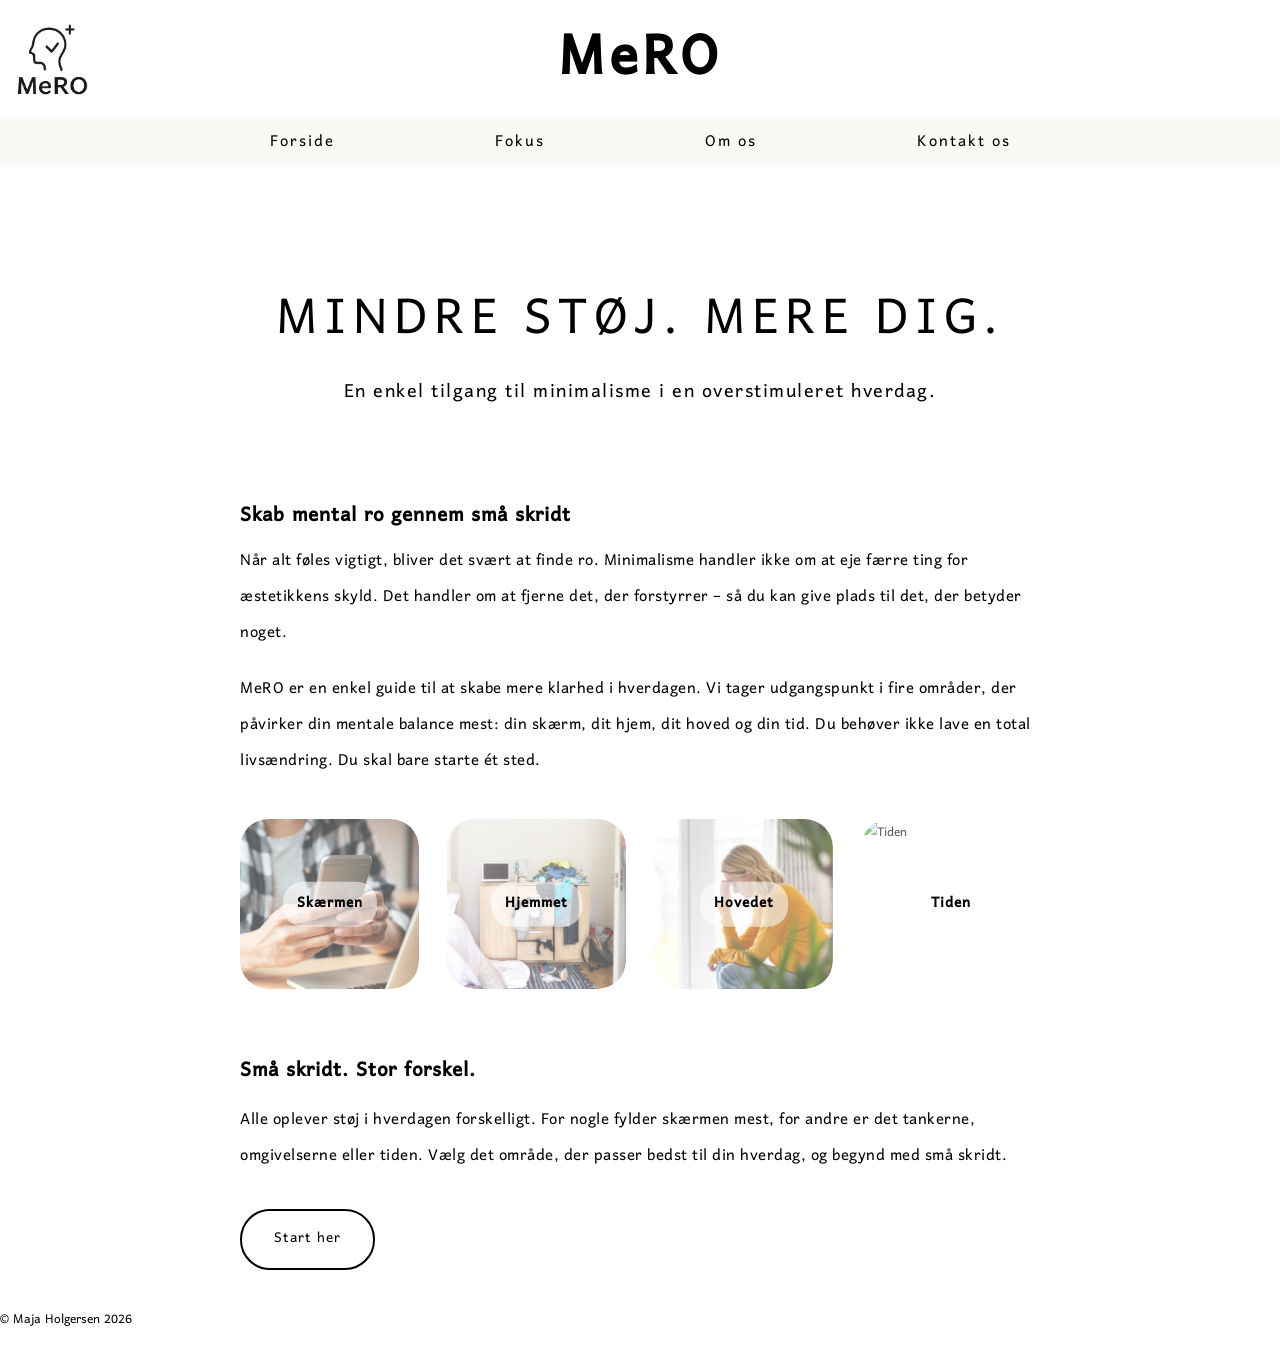
==== index.html @ cd42aef0 "Add files via upload" ====
<!doctype html>
<html lang="da">
  <head>
    <meta charset="UTF-8" />
    <meta name="viewport" content="width=device-width, initial-scale=1.0" />
    <title>MeRO – Mindre støj. Mere dig.</title>

    <link rel="stylesheet" href="Css/index.css" />
  </head>

  <body>
    <header class="site-header">
      <div class="site-name">
        <img src="Images/Logo.png" alt="MeRO logo" />
        <h1>MeRO</h1>
      </div>

      <nav class="menu">
        <a href="index.html">Forside</a>

        <div class="dropmenu">
          <a href="fokus.html" class="fokus_drop">Fokus</a>

          <div class="fokuslinks_dropdown">
            <a href="skaermen.html">Skærmen</a>
            <a href="hjemmet.html">Hjemmet</a>
            <a href="hovedet.html">Hovedet</a>
            <a href="tiden.html">Tiden</a>
          </div>
        </div>

        <a href="omos.html">Om os</a>
        <a href="kontaktos.html">Kontakt os</a>
      </nav>
    </header>

    <main>
      <section class="Hero">
        <h2>MINDRE STØJ. MERE DIG.</h2>

        <p>En enkel tilgang til minimalisme i en overstimuleret hverdag.</p>
      </section>

      <section class="Intro">
        <h3>Skab mental ro gennem små skridt</h3>

        <p>Når alt føles vigtigt, bliver det svært at finde ro. Minimalisme handler ikke om at eje færre ting for æstetikkens skyld. Det handler om at fjerne det, der forstyrrer – så du kan give plads til det, der betyder noget.</p>

        <p>
          MeRO er en enkel guide til at skabe mere klarhed i hverdagen. Vi tager udgangspunkt i fire områder, der påvirker din mentale balance mest: din skærm, dit hjem, dit hoved og din tid. Du behøver ikke lave en total livsændring. Du skal bare
          starte ét sted.
        </p>
      </section>

      <section class="Buttons">
        <a href="skaermen.html" class="Skærmen">
          <img src="Images/Skærmen.png" alt="Skærmen" />
          <span>Skærmen</span>
        </a>

        <a href="hjemmet.html" class="Hjemmet">
          <img src="Images/Hjemmet.png" alt="Hjemmet" />
          <span>Hjemmet</span>
        </a>

        <a href="hovedet.html" class="Hovedet">
          <img src="Images/Hovedet.png" alt="Hovedet" />
          <span>Hovedet</span>
        </a>

        <a href="tiden.html" class="Tiden">
          <img src="Images/Tiden.png" alt="Tiden" />
          <span>Tiden</span>
        </a>
      </section>

      <section class="forside_outro">
        <h3>Små skridt. Stor forskel.</h3>

        <p>Alle oplever støj i hverdagen forskelligt. For nogle fylder skærmen mest, for andre er det tankerne, omgivelserne eller tiden. Vælg det område, der passer bedst til din hverdag, og begynd med små skridt.</p>

        <div class="outrobutton">
          <a href="fokus.html">Start her</a>
        </div>
      </section>
    </main>

    <footer class="forside_footer">
      <p>© Maja Holgersen 2026</p>
    </footer>
  </body>
</html>
---- Css/index.css ----
@font-face {
  font-family: "Harmattan";
  src: url("../Fonts/Harmattan-Regular.ttf") format("truetype");
}

body {
  margin: 0;
  background-image: linear-gradient(rgba(255, 255, 255, 0.55), rgba(255, 255, 255, 0.55)), url("../Images/baggrund.png");
  background-size: cover;
  background-position: center;
  background-repeat: no-repeat;
  background-attachment: fixed;
  font-family: "Harmattan", serif;
}

.site-name {
  display: grid;
  grid-template-columns: 1fr auto 1fr;
  align-items: center;
}

.site-name h1 {
  margin: 0;
  text-align: center;
  font-size: 70px;
  letter-spacing: 5px;
}

.site-name img {
  width: 100px;
  justify-self: start;
}

.menu {
  background-color: #f9f9f6;
  padding: 6px;
  font-family: "Harmattan", serif;
  font-size: 20px;
  display: flex;
  justify-content: center;
  gap: 160px;
  letter-spacing: 2px;
}

.menu a,
.fokus_drop {
  text-decoration: none;
  color: black;
  display: block;
}

.dropmenu {
  position: relative;
}

.fokus_drop {
  cursor: pointer;
}

.fokuslinks_dropdown {
  display: none;
  position: absolute;
  top: 100%;
  left: 0;
  background-color: #f1f1f1;
  min-width: 180px;
  box-shadow: 0 8px 16px rgba(0, 0, 0, 0.2);
  z-index: 10;
}

.fokuslinks_dropdown a {
  padding: 12px 16px;
  text-align: left;
}

.fokuslinks_dropdown a:hover {
  background-color: #ddd;
}

.dropmenu:hover .fokuslinks_dropdown {
  display: block;
}

main {
  max-width: 800px;
  margin: 0 auto;
  padding: 20px;
  line-height: 1.8;
}

.Hero {
  text-align: center;
  max-width: 900px;
  margin: 60px auto 40px;
  padding: 40px 20px;
}

.Hero h2 {
  margin: 0 0 18px;
  font-size: 64px;
  font-weight: 400;
  letter-spacing: 6px;
  line-height: 1.1;
  white-space: nowrap;
}

.Hero p {
  margin: 0 auto;
  max-width: 760px;
  font-size: 24px;
  line-height: 1.7;
  letter-spacing: 1.5px;
}

.Intro h3 {
  margin-top: 5%;
  font-size: 25px;
  letter-spacing: 1px;
  margin-bottom: -2%;
  font-weight: bold;
}

.Intro p {
  font-size: 20px;
  letter-spacing: 0.5px;
}

.forside_outro h3 {
  margin-top: 7%;
  font-size: 25px;
  letter-spacing: 1px;
  margin-bottom: 1%;
}

.Buttons {
  display: grid;
  grid-template-columns: repeat(4, 1fr);
  gap: 28px;
  margin: 40px 0 60px;
}

.Buttons a {
  position: relative;
  display: block;
  text-decoration: none;
  color: black;
  overflow: hidden;
  border-radius: 28px;
}

.Buttons span {
  position: absolute;
  left: 50%;
  top: 50%;
  transform: translate(-50%, -50%);
  font-size: 18px;
  font-weight: 600;
  letter-spacing: 1px;
  z-index: 2;
  background-color: rgba(255, 255, 255, 0.55);
  padding: 6px 14px;
  border-radius: 20px;
  white-space: nowrap;
}

.Buttons img {
  width: 100%;
  height: 170px;
  object-fit: cover;
  border-radius: 28px;
  opacity: 0.65;
  display: block;
  transition: 0.3s ease;
}

.Buttons a:hover img {
  opacity: 0.85;
  transform: scale(1.03);
}

.Buttons a:hover span {
  background-color: rgba(255, 255, 255, 0.8);
}

.forside_outro p {
  font-size: 20px;
  margin: 0%;
  letter-spacing: 0.5px;
}

.outrobutton {
  text-align: center;
  margin-top: 35px;
  display: inline-block;
  padding: 12px 32px;
  font-size: 18px;
  letter-spacing: 2px;
  text-decoration: none;
  color: black;
  border: 2px solid black;
  border-radius: 30px;
  transition: all 0.3s ease;
}

.outrobutton a {
  position: relative;
  display: block;
  text-decoration: none;
  color: black;
  letter-spacing: 1px;
}

.outrobutton:hover {
  background-color: rgb(249, 248, 248);
  color: rgb(0, 0, 0);
  transform: translateY(-2px);
}

footer {
  font-family: "Harmattan", serif;
}

@media (max-width: 1024px) {
  .menu {
    gap: 60px;
  }

  .site-name h1 {
    font-size: 56px;
  }

  .Hero h2 {
    font-size: 48px;
  }

  .Buttons {
    grid-template-columns: repeat(2, 1fr);
  }
}

@media (max-width: 768px) {
  .menu {
    gap: 25px;
    font-size: 18px;
    flex-wrap: wrap;
    justify-content: center;
  }

  .site-name h1 {
    font-size: 42px;
  }

  .site-name img {
    width: 80px;
  }

  .Hero h2 {
    font-size: 34px;
    letter-spacing: 2px;
    white-space: normal;
  }

  .Hero p {
    font-size: 18px;
  }

  .Intro h3,
  .forside_outro h3 {
    font-size: 22px;
  }

  .Intro p,
  .forside_outro p {
    font-size: 18px;
  }

  .Buttons {
    grid-template-columns: 1fr 1fr;
    gap: 18px;
  }

  .Buttons img {
    height: 150px;
  }
}

@media (max-width: 480px) {
  .menu {
    gap: 15px;
    font-size: 16px;
    flex-wrap: wrap;
    justify-content: center;
  }

  .site-name h1 {
    font-size: 34px;
  }

  .site-name img {
    width: 65px;
  }

  .Hero h2 {
    font-size: 26px;
    letter-spacing: 1px;
  }

  .Hero p,
  .Intro p,
  .forside_outro p {
    font-size: 16px;
  }

  .Intro h3,
  .forside_outro h3 {
    font-size: 20px;
  }

  .Buttons {
    grid-template-columns: 1fr;
  }

  .Buttons img {
    height: 180px;
  }
}
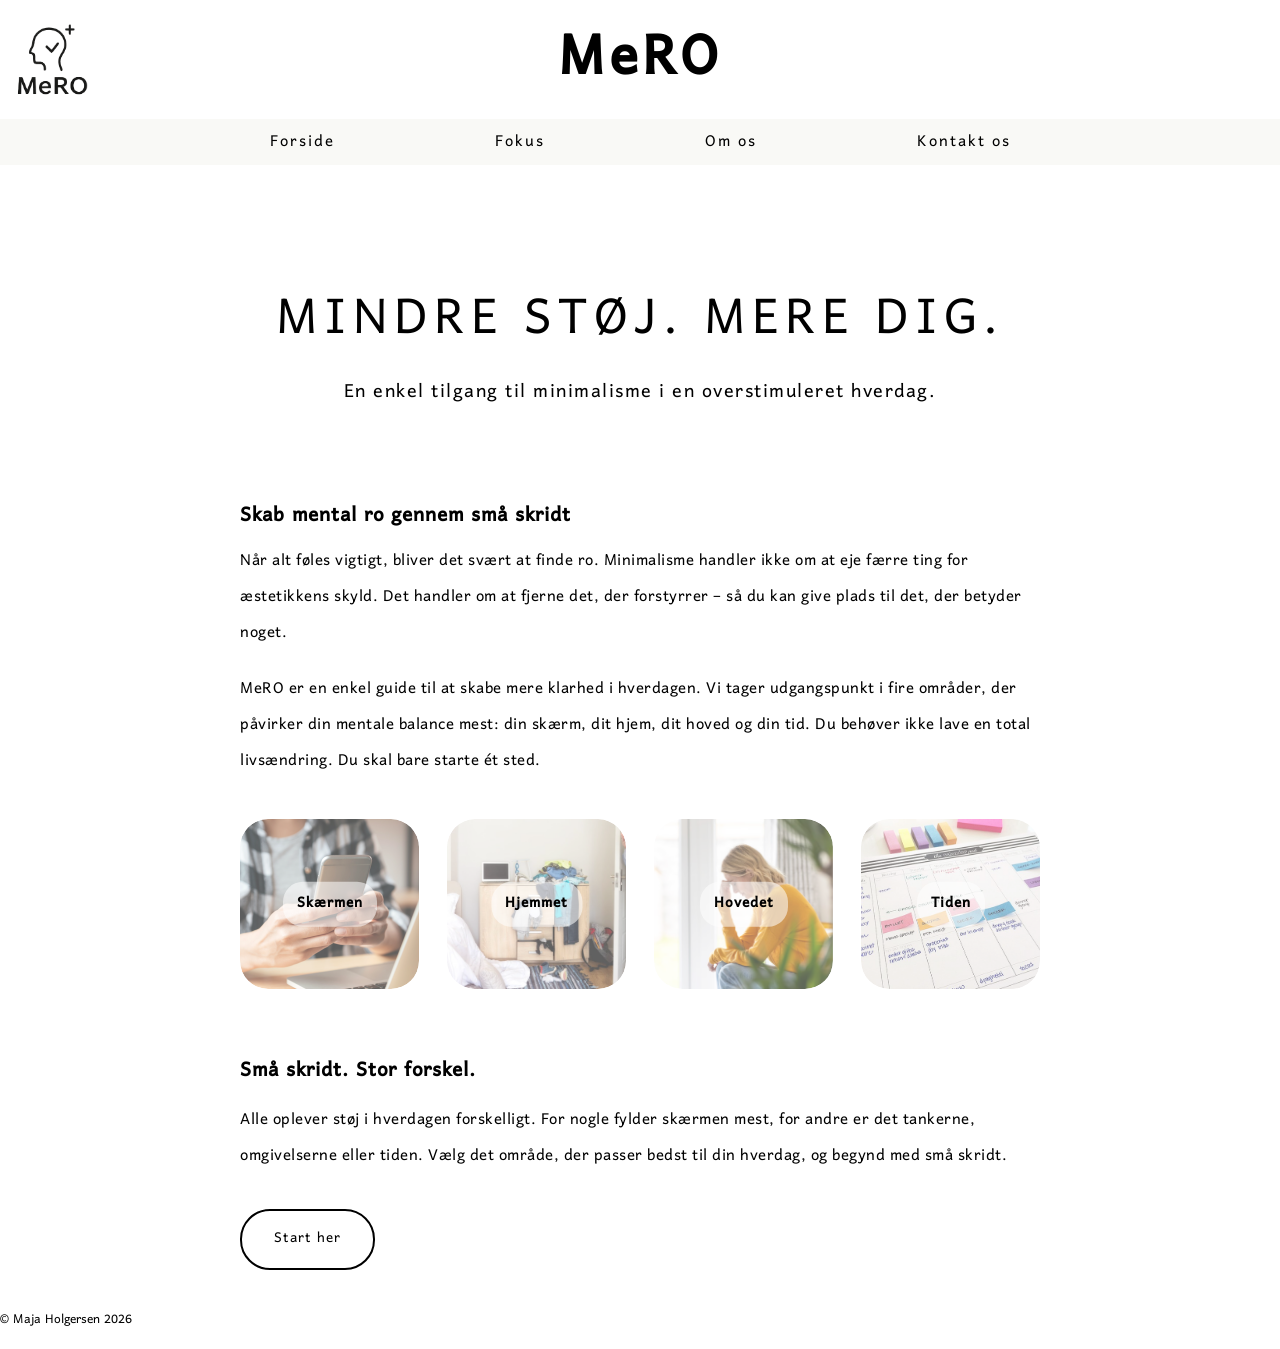
==== commit 31bae39b: "Add files via upload" ====
--- a/index.html
+++ b/index.html
@@ -69,7 +69,7 @@
         </a>
 
         <a href="tiden.html" class="Tiden">
-          <img src="Images/Tiden.png" alt="Tiden" />
+          <img src="Images/tiden.png" alt="Tiden" />
           <span>Tiden</span>
         </a>
       </section>
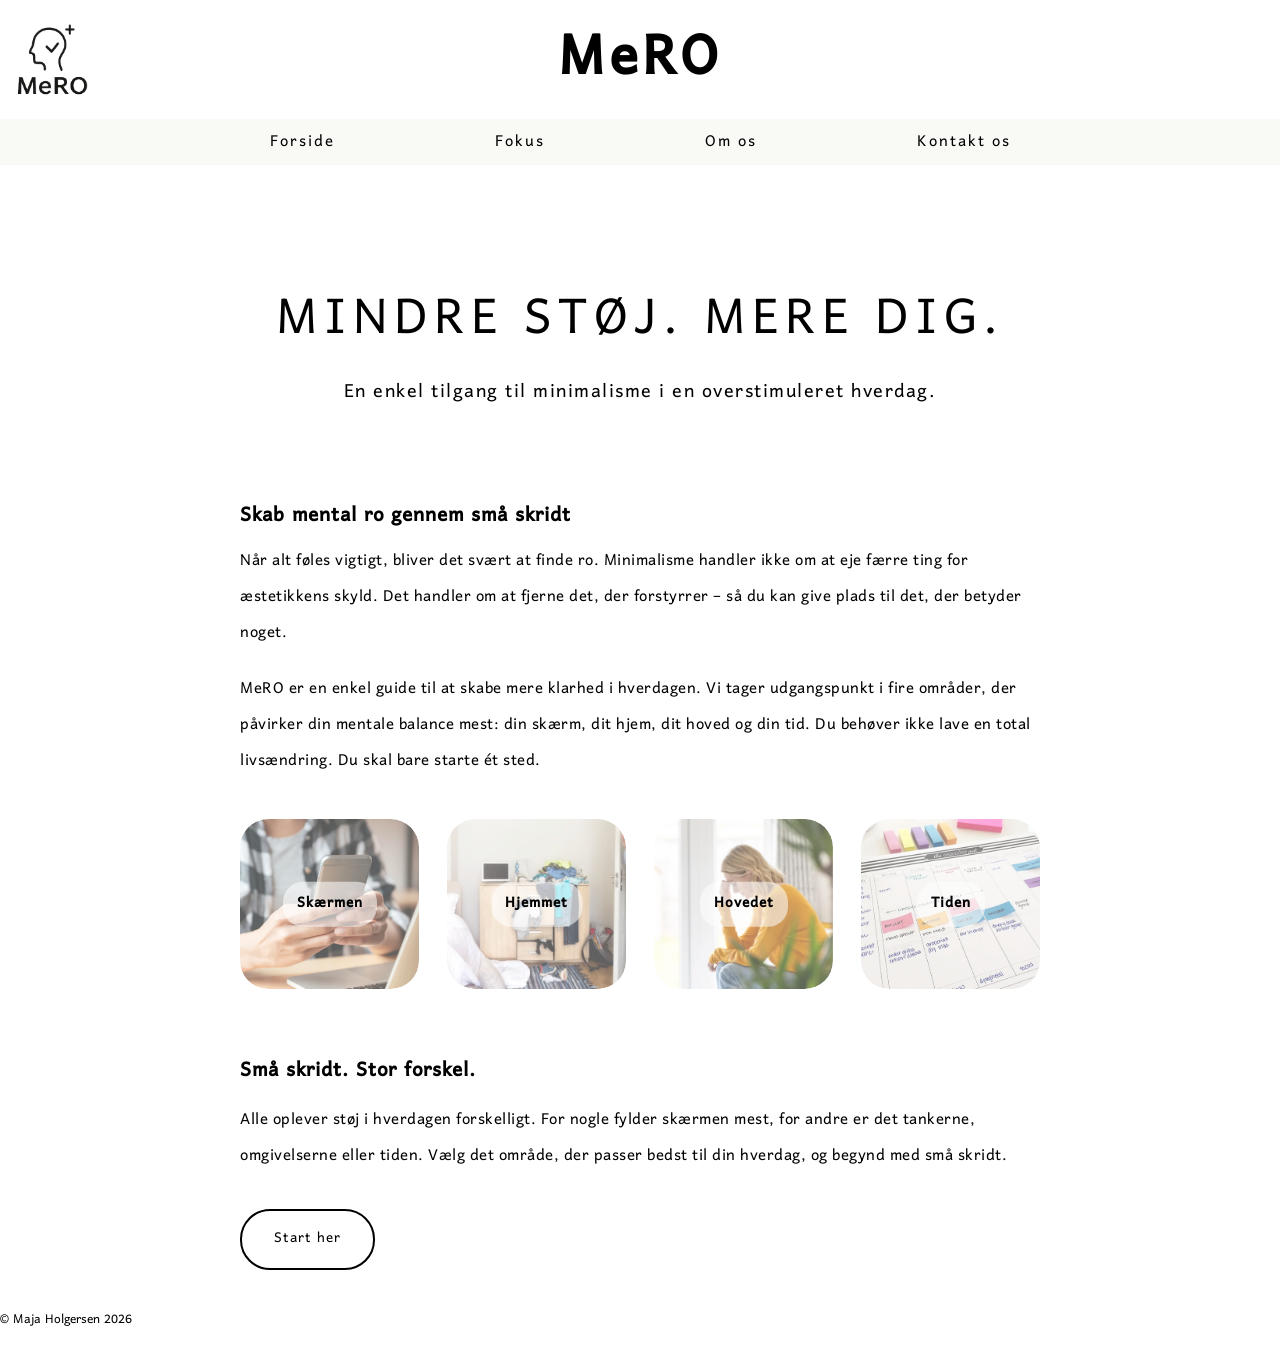
==== commit 8e35b03e: "Add files via upload" ====
--- a/index.html
+++ b/index.html
@@ -11,7 +11,7 @@
   <body>
     <header class="site-header">
       <div class="site-name">
-        <img src="Images/Logo.png" alt="MeRO logo" />
+        <img src="Images/Logo.webp" alt="MeRO logo" />
         <h1>MeRO</h1>
       </div>
 
@@ -54,22 +54,22 @@
 
       <section class="Buttons">
         <a href="skaermen.html" class="Skærmen">
-          <img src="Images/Skærmen.png" alt="Skærmen" />
+          <img src="Images/Skærmen.webp" alt="Skærmen" />
           <span>Skærmen</span>
         </a>
 
         <a href="hjemmet.html" class="Hjemmet">
-          <img src="Images/Hjemmet.png" alt="Hjemmet" />
+          <img src="Images/Hjemmet.webp" alt="Hjemmet" />
           <span>Hjemmet</span>
         </a>
 
         <a href="hovedet.html" class="Hovedet">
-          <img src="Images/Hovedet.png" alt="Hovedet" />
+          <img src="Images/Hovedet.webp" alt="Hovedet" />
           <span>Hovedet</span>
         </a>
 
         <a href="tiden.html" class="Tiden">
-          <img src="Images/tiden.png" alt="Tiden" />
+          <img src="Images/Tiden.webp" alt="Tiden" />
           <span>Tiden</span>
         </a>
       </section>
